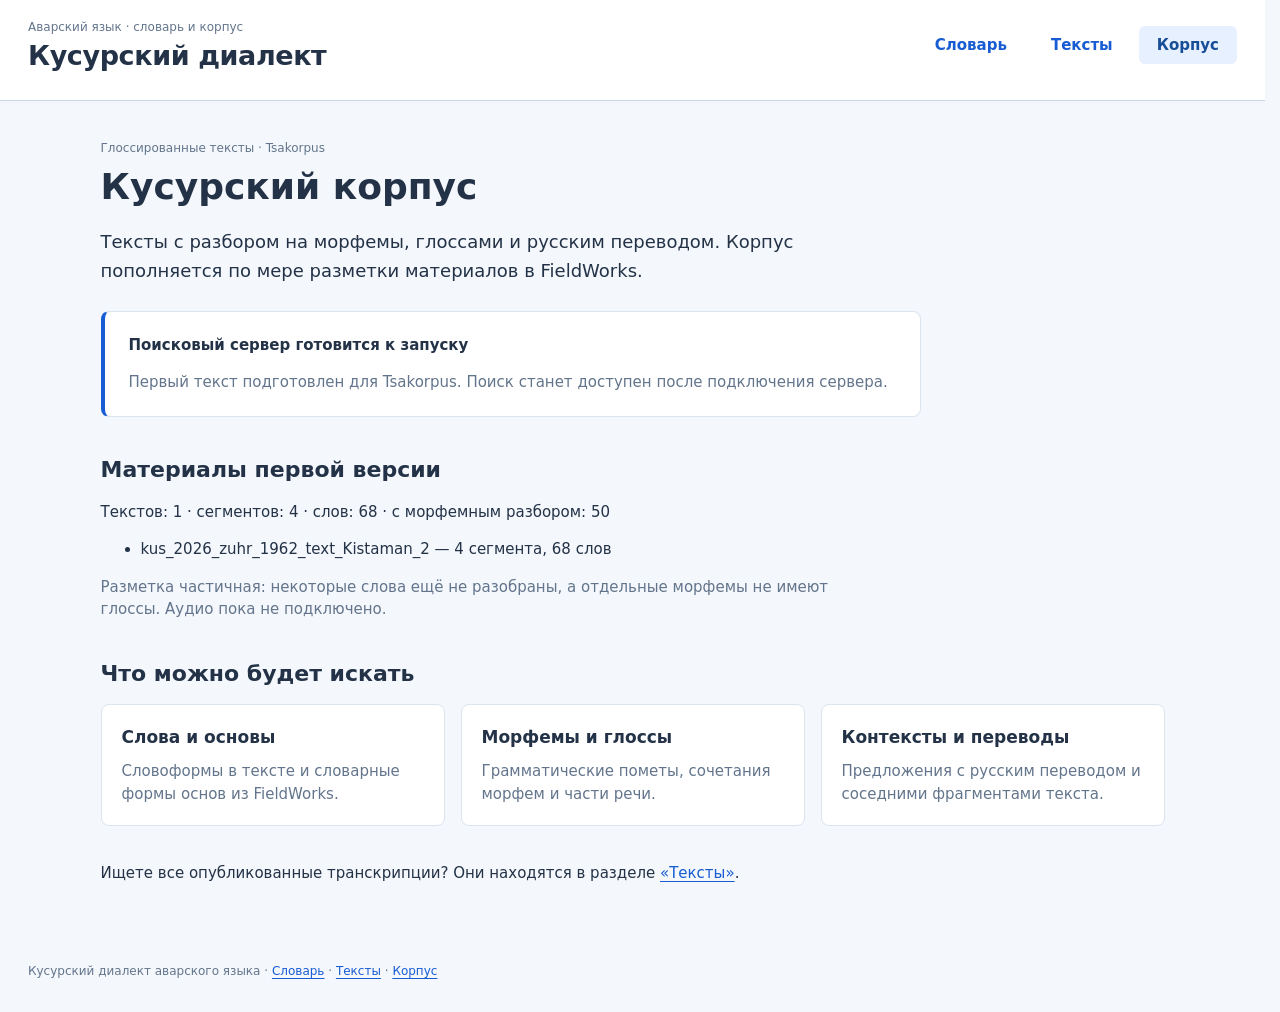
==== corpus.html @ 12bdcff2 "Add Tsakorpus deployment, FieldWorks import and corpus page" ====
<!doctype html>
<html lang="ru">
<head>
  <meta charset="utf-8"><meta name="viewport" content="width=device-width,initial-scale=1">
  <meta name="description" content="Глоссированный корпус кусурского диалекта аварского языка на платформе Tsakorpus">
  <title>Кусурский диалект · Корпус</title>
  <link rel="stylesheet" href="assets/style.css?v=20261025">
  <link rel="stylesheet" href="assets/corpus.css?v=20261025">
  <script defer src="assets/corpus.js?v=20261025"></script>
</head>
<body>
<header id="site-header"><div class="header-inner"><div class="brand-row">
  <div><p class="eyebrow">Аварский язык · словарь и корпус</p><h1>Кусурский диалект</h1></div>
  <nav aria-label="Разделы сайта"><a href="index.html">Словарь</a><a href="texts.html">Тексты</a><a href="corpus.html" aria-current="page">Корпус</a></nav>
</div></div></header>
<main class="corpus-home">
  <section class="corpus-intro">
    <p class="eyebrow">Глоссированные тексты · Tsakorpus</p>
    <h2>Кусурский корпус</h2>
    <p>Тексты с разбором на морфемы, глоссами и русским переводом. Корпус пополняется по мере разметки материалов в FieldWorks.</p>
    <div class="availability" role="status" aria-live="polite">
      <strong id="availability-title">Поисковый сервер готовится к запуску</strong>
      <p id="availability-text">Первый текст подготовлен для Tsakorpus. Поиск станет доступен после подключения сервера.</p>
      <a id="open-corpus" class="corpus-button" hidden>Открыть поиск в Tsakorpus →</a>
    </div>
    <noscript>Для отображения актуального состояния подключения включите JavaScript. <a href="texts.html">Тексты и переводы</a> доступны в отдельном разделе.</noscript>
  </section>
  <section aria-labelledby="contents-title">
    <h3 id="contents-title">Материалы первой версии</h3>
    <p id="corpus-stats">Загрузка состава корпуса…</p>
    <ul id="corpus-documents"></ul>
    <p class="corpus-muted">Разметка частичная: некоторые слова ещё не разобраны, а отдельные морфемы не имеют глоссы. Аудио пока не подключено.</p>
  </section>
  <section aria-labelledby="search-title">
    <h3 id="search-title">Что можно будет искать</h3>
    <div class="corpus-features">
      <article><h4>Слова и основы</h4><p>Словоформы в тексте и словарные формы основ из FieldWorks.</p></article>
      <article><h4>Морфемы и глоссы</h4><p>Грамматические пометы, сочетания морфем и части речи.</p></article>
      <article><h4>Контексты и переводы</h4><p>Предложения с русским переводом и соседними фрагментами текста.</p></article>
    </div>
  </section>
  <p>Ищете все опубликованные транскрипции? Они находятся в разделе <a href="texts.html">«Тексты»</a>.</p>
</main>
<footer>Кусурский диалект аварского языка · <a href="index.html">Словарь</a> · <a href="texts.html">Тексты</a> · <a href="corpus.html">Корпус</a></footer>
</body>
</html>
---- assets/style.css ----
:root{color-scheme:light;--ink:#233247;--muted:#63758c;--line:#dbe4ef;--accent:#175cd3;--paper:#fff;--soft:#f4f7fb;--header-height:251px}*{box-sizing:border-box}html{overflow-y:scroll;scrollbar-gutter:stable}body{margin:0;background:var(--soft);color:var(--ink);font:15px/1.5 "Segoe UI","Noto Sans","DejaVu Sans",Arial,sans-serif}a{color:var(--accent);text-underline-offset:3px}button,input,select{font:inherit}button,a,input,select{-webkit-tap-highlight-color:transparent}button{border:1px solid #b8cae0;background:white;color:#24548a;border-radius:6px;padding:9px 14px;cursor:pointer}button:hover{background:#edf4ff}button:disabled,select:disabled{opacity:.65;cursor:default}:focus-visible{outline:3px solid #7ba7e2;outline-offset:3px}input[type=checkbox]{accent-color:var(--accent);width:15px;height:15px;vertical-align:-2px;margin:0 4px 0 0;flex:none}#site-header{position:sticky;top:0;z-index:5;background:#fff;border-bottom:1px solid #cad8e8;box-shadow:0 2px 5px #19365405}.header-inner{max-width:1760px;margin:auto;padding:18px 28px 12px}.brand-row{display:flex;justify-content:space-between;align-items:center;gap:20px;margin-bottom:16px}h1{font-size:27px;line-height:1.2;margin:0;letter-spacing:-.4px}.eyebrow{margin:0 0 4px;color:var(--muted);font-size:12px}nav{display:flex;gap:8px;flex:none}nav a{padding:8px 18px;border-radius:6px;text-decoration:none;font-weight:600}nav a[aria-current=page]{background:#e7f0ff;color:#174e98}nav a:hover{background:#f1f5fb}.search-row{display:flex;gap:10px}input[type=search]{width:100%;min-width:0;padding:11px 14px;border:1px solid #a9c0df;border-radius:6px;background:#fff;color:var(--ink);height:46px}input[aria-invalid=true]{border-color:#b74242}.filter-row{display:flex;align-items:center;gap:10px;height:44px}.filter-title{font-size:12px;white-space:nowrap;color:var(--muted)}.field-options{display:flex;align-items:center;gap:17px;flex:1;min-width:0;overflow-x:auto;white-space:nowrap;height:40px;font-size:13px;scrollbar-width:thin;scrollbar-color:#b9cce4 transparent}.field-options label{cursor:pointer;display:inline-flex;align-items:center;gap:2px}.small{font-size:12px;padding:4px 8px;white-space:nowrap}.settings-row{display:flex;justify-content:space-between;align-items:center;gap:15px;min-height:38px}.settings{display:flex;align-items:center;gap:18px;font-size:12px;white-space:nowrap}.help-button{padding:0;width:25px;height:25px;border-radius:50%;font-weight:bold}.scope{width:280px;min-width:160px}.scope select{height:34px;width:100%;padding:4px 10px;border:1px solid #c4d3e5;background:#f8faff;color:#405978;border-radius:5px;font-size:12px}.status-row{display:flex;justify-content:space-between;gap:16px;margin-top:8px;min-height:18px;color:var(--muted);font-size:12px}.status-row a{white-space:nowrap}main{max-width:1760px;margin:0 auto;padding:0 28px}.page-intro{padding:19px 0 15px;display:flex;justify-content:space-between;align-items:baseline;gap:15px}.page-intro h2{font-size:17px;font-weight:650;margin:0}.page-intro p{margin:0;color:var(--muted);font-size:12px}.data-table{width:100%;border-collapse:separate;border-spacing:0;table-layout:fixed;background:#fff}.data-table th{position:sticky;top:var(--header-height);z-index:3;background:#eaf1fb;color:#3b5679;padding:11px 12px;font-size:12px;text-align:left;border-top:1px solid var(--line);border-bottom:1px solid #c8d8eb}.data-table td{padding:14px 12px;vertical-align:top;border-bottom:1px solid var(--line);overflow-wrap:anywhere}.data-table tbody tr:hover{background:#f7faff}.field{white-space:pre-wrap;margin:0 0 6px}.lemma{font-size:19px;font-weight:650}.latin,.translation{color:#5e7189}.label{font-size:11px;color:var(--muted);display:block}.group{margin-bottom:12px}.group:last-child,.field:last-child{margin-bottom:0}.number{font-size:11px;color:var(--muted)}.file-heading td{background:#edf3fc;padding:12px;font-weight:650;font-size:13px;border-bottom:1px solid #cddbec}.file-heading span{font-size:11px;font-weight:400;color:var(--muted);margin-left:12px}.segment-info{margin-bottom:6px;font-size:11px;color:var(--muted);font-variant-numeric:tabular-nums}.corpus-value{white-space:pre-wrap}.missing{font-size:12px;color:#788aa0;font-style:italic}.review{color:#936900;margin-left:5px;font-size:11px}.annotation-row{background:#fcfdff}.annotation-label{font-size:11px;color:#607590;margin-bottom:5px}#empty,#error,#more-wrap{text-align:center;padding:24px}#error{border:1px solid #e8b9b9;background:#fff6f6;color:#8e3030;border-radius:6px;margin:14px 0;white-space:pre-wrap}#shown{font-size:12px;color:var(--muted);margin:10px 0 0}footer{max-width:1760px;margin:0 auto;padding:22px 28px 32px;color:var(--muted);font-size:12px}.sr-only{position:absolute;width:1px;height:1px;overflow:hidden;clip:rect(0,0,0,0)}[hidden]{display:none!important}dialog{width:min(720px,calc(100% - 28px));max-height:85vh;overflow:auto;border:1px solid #c6d5e9;border-radius:12px;padding:24px;color:var(--ink);box-shadow:0 20px 70px #16345730}dialog::backdrop{background:#10243a66}.dialog-heading{display:flex;align-items:center;justify-content:space-between;gap:15px}.dialog-heading h2{font-size:20px;margin:0}.dialog-heading button{font-size:12px}dialog p{font-size:14px}dialog h3{font-size:16px;margin-top:24px}code{font:13px/1.6 "DejaVu Sans Mono",Consolas,monospace;color:#144e93;background:#f0f5fd;border-radius:3px;padding:1px 4px;overflow-wrap:anywhere}.help-table{width:100%;border-collapse:collapse;font-size:13px}.help-table th,.help-table td{padding:7px 9px;text-align:left;border-bottom:1px solid var(--line)}.help-table th{background:#eaf1fb}.help-table td:first-child{width:33%}
@media(max-width:900px){.settings-row{gap:10px}.settings{gap:10px;font-size:11px}.scope{width:210px}.header-inner,main{padding-left:18px;padding-right:18px}nav a{padding:8px 14px}}
@media(max-width:700px){.header-inner{padding:12px 12px 8px}.brand-row{gap:10px;margin-bottom:12px}h1{font-size:21px}.eyebrow{font-size:10px}nav{gap:3px}nav a{font-size:13px;padding:7px 10px}.search-row{gap:6px}input[type=search]{font-size:13px;height:42px;padding:10px}.search-row button{font-size:13px;padding:8px 10px}.filter-row{gap:7px}.filter-title{font-size:11px}.field-options{font-size:12px;gap:12px}.small{padding:4px 6px;font-size:11px}.settings-row{display:grid;grid-template-columns:1fr;gap:6px}.settings{justify-content:space-between;font-size:11px;gap:6px;height:26px}.scope{width:100%}.scope select{height:30px}.status-row{font-size:11px;min-height:18px}.status-row #status{white-space:nowrap;overflow:hidden;text-overflow:ellipsis}main{padding:0 12px}.page-intro{display:block;padding:14px 0 12px}.page-intro h2{font-size:16px}.page-intro p{margin-top:4px}.data-table,.data-table tbody,.data-table tr,.data-table td{display:block;width:100%}.data-table thead,.data-table colgroup{display:none}.data-table tr{padding:12px;border-bottom:1px solid #c9d8eb}.data-table td{padding:5px 0;border:0}.data-table td:empty{display:none}.data-table td:not([colspan])::before{content:attr(data-label);display:block;color:#647d9e;font-size:11px;margin-bottom:5px}.dictionary-table td:first-child::before{display:none}.file-heading{background:#edf3fc}.file-heading td{padding:0;font-size:12px}.file-heading span{display:block;margin:5px 0 0}.lemma{font-size:20px}.corpus-value{font-size:15px}.segment-info{font-size:10px}footer{padding:20px 12px}dialog{padding:17px}.dialog-heading h2{font-size:18px}}
@media(max-width:390px){.brand-row{flex-direction:column;align-items:flex-start;gap:10px}nav{align-self:stretch}nav a{flex:1;text-align:center}.settings{font-size:10px;gap:4px}.settings input{width:13px;height:13px}.help-button{width:22px;height:22px}}
@media print{#site-header{position:static}.search-row,.filter-row,.settings-row,.status-row,#more-wrap,nav{display:none}.data-table th{position:static}body{background:white}main{max-width:none;padding:0}footer{display:none}}
@media(max-width:700px){.brand-row{flex-wrap:wrap}nav{flex-wrap:wrap}}
---- assets/corpus.css ----
.corpus-home{max-width:1120px;padding-top:38px;padding-bottom:40px}.corpus-home section{margin-bottom:36px}.corpus-intro{max-width:820px}.corpus-intro h2{font-size:36px;line-height:1.2;margin:8px 0 18px}.corpus-intro>p:not(.eyebrow){font-size:18px;line-height:1.65}.availability{margin-top:25px;padding:22px 24px;border:1px solid var(--line);border-left:4px solid var(--accent);border-radius:8px;background:#fff}.availability p{margin-bottom:0;color:var(--muted)}.corpus-button{display:inline-block;margin-top:18px;padding:12px 18px;border-radius:6px;background:var(--accent);color:white;text-decoration:none;font-weight:600}.corpus-home h3{font-size:22px;margin-bottom:14px}.corpus-home li{margin:10px 0;overflow-wrap:anywhere}.corpus-muted{color:var(--muted);max-width:760px}.corpus-features{display:grid;grid-template-columns:repeat(3,1fr);gap:16px}.corpus-features article{padding:20px;background:white;border:1px solid var(--line);border-radius:8px}.corpus-features h4{margin:0 0 10px;font-size:17px}.corpus-features p{margin:0;color:var(--muted)}@media(max-width:700px){.corpus-home{padding-top:24px}.corpus-intro h2{font-size:29px}.corpus-intro>p:not(.eyebrow){font-size:16px}.corpus-features{grid-template-columns:1fr}.availability{padding:18px}.brand-row{flex-wrap:wrap}nav{flex-wrap:wrap}}
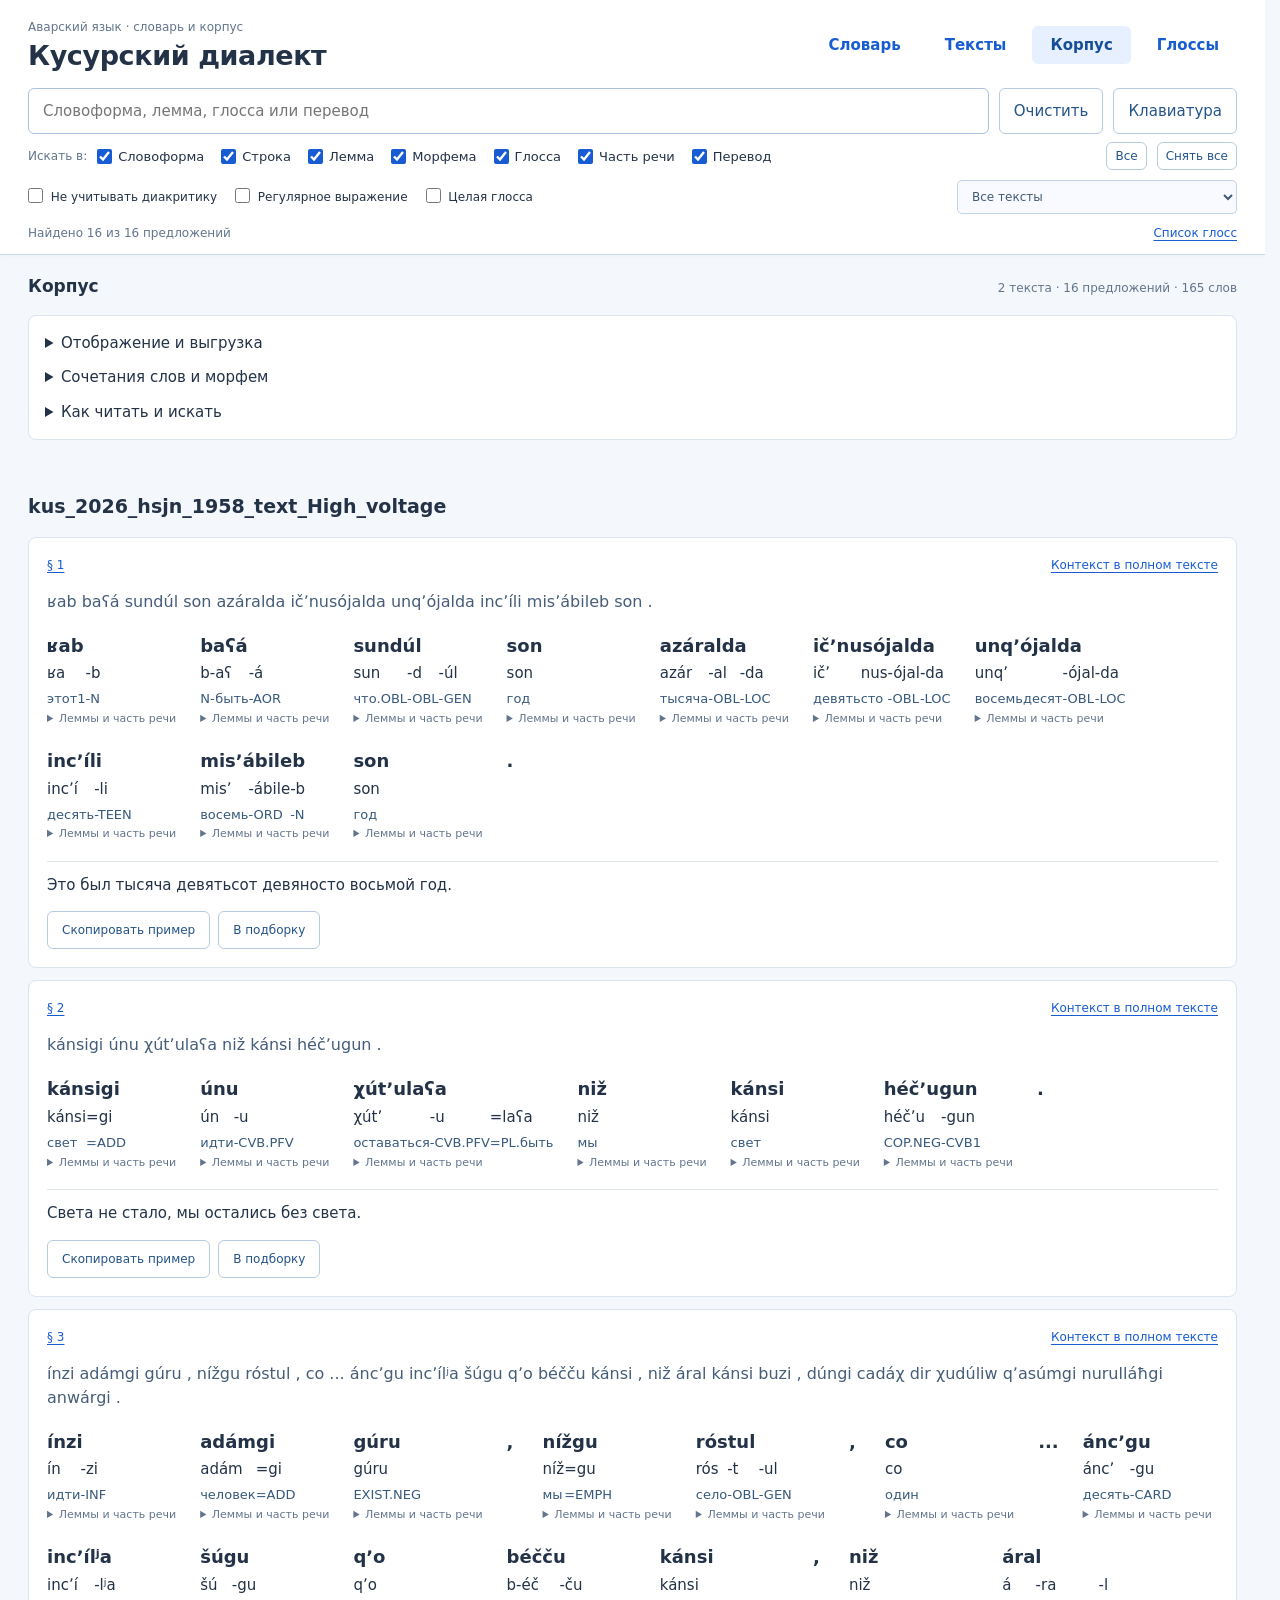
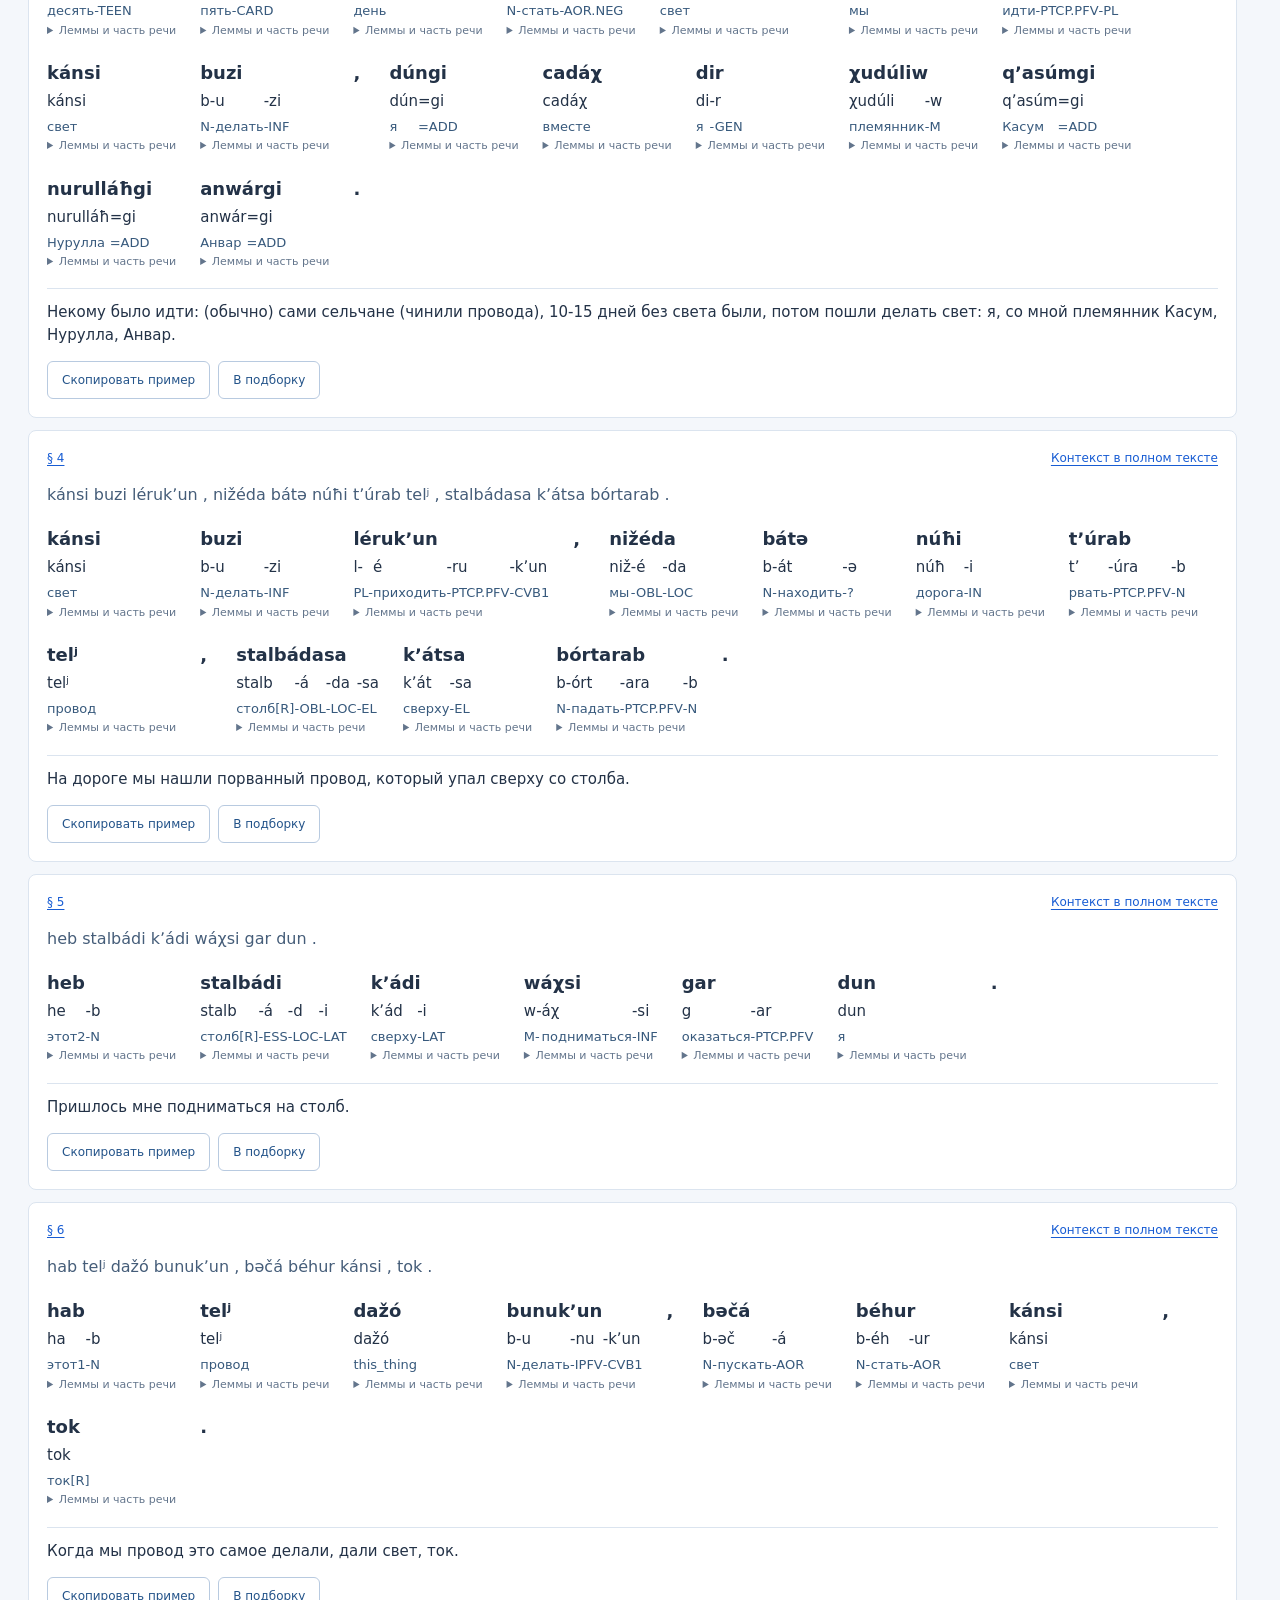
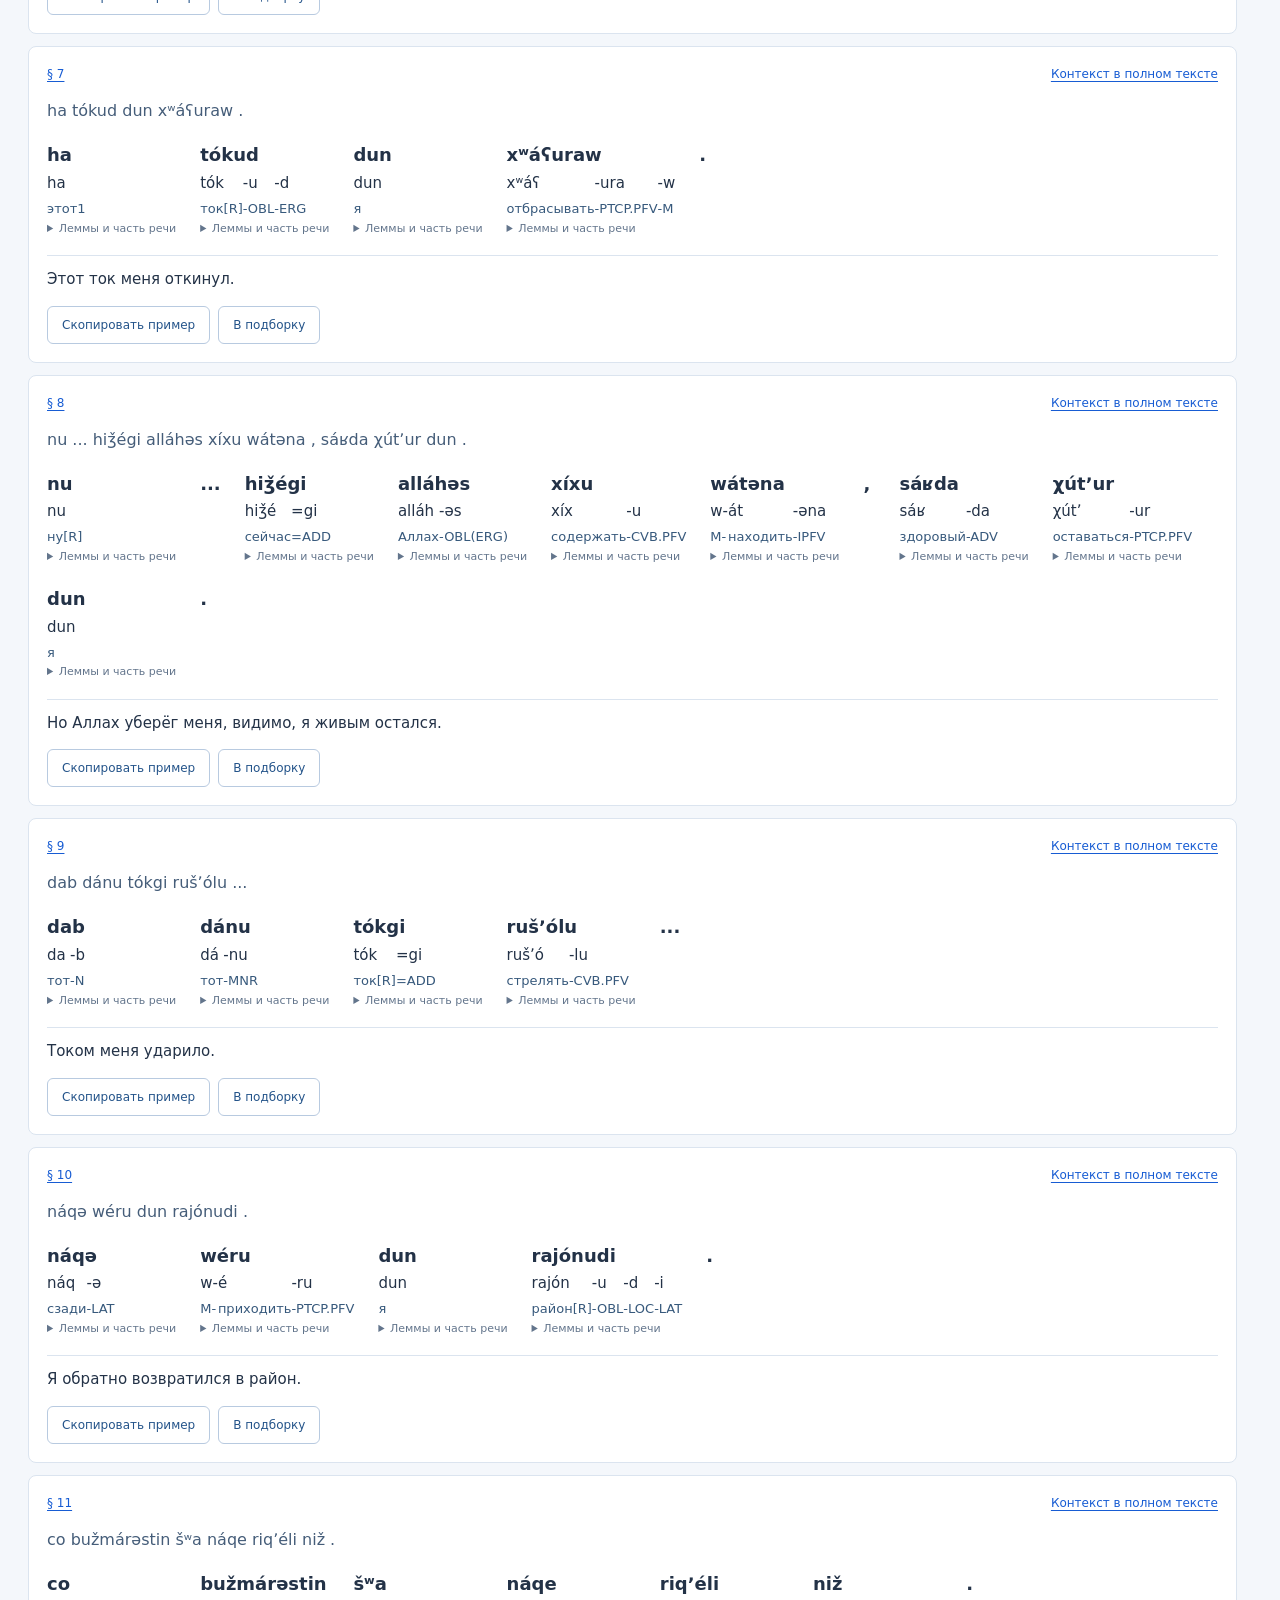
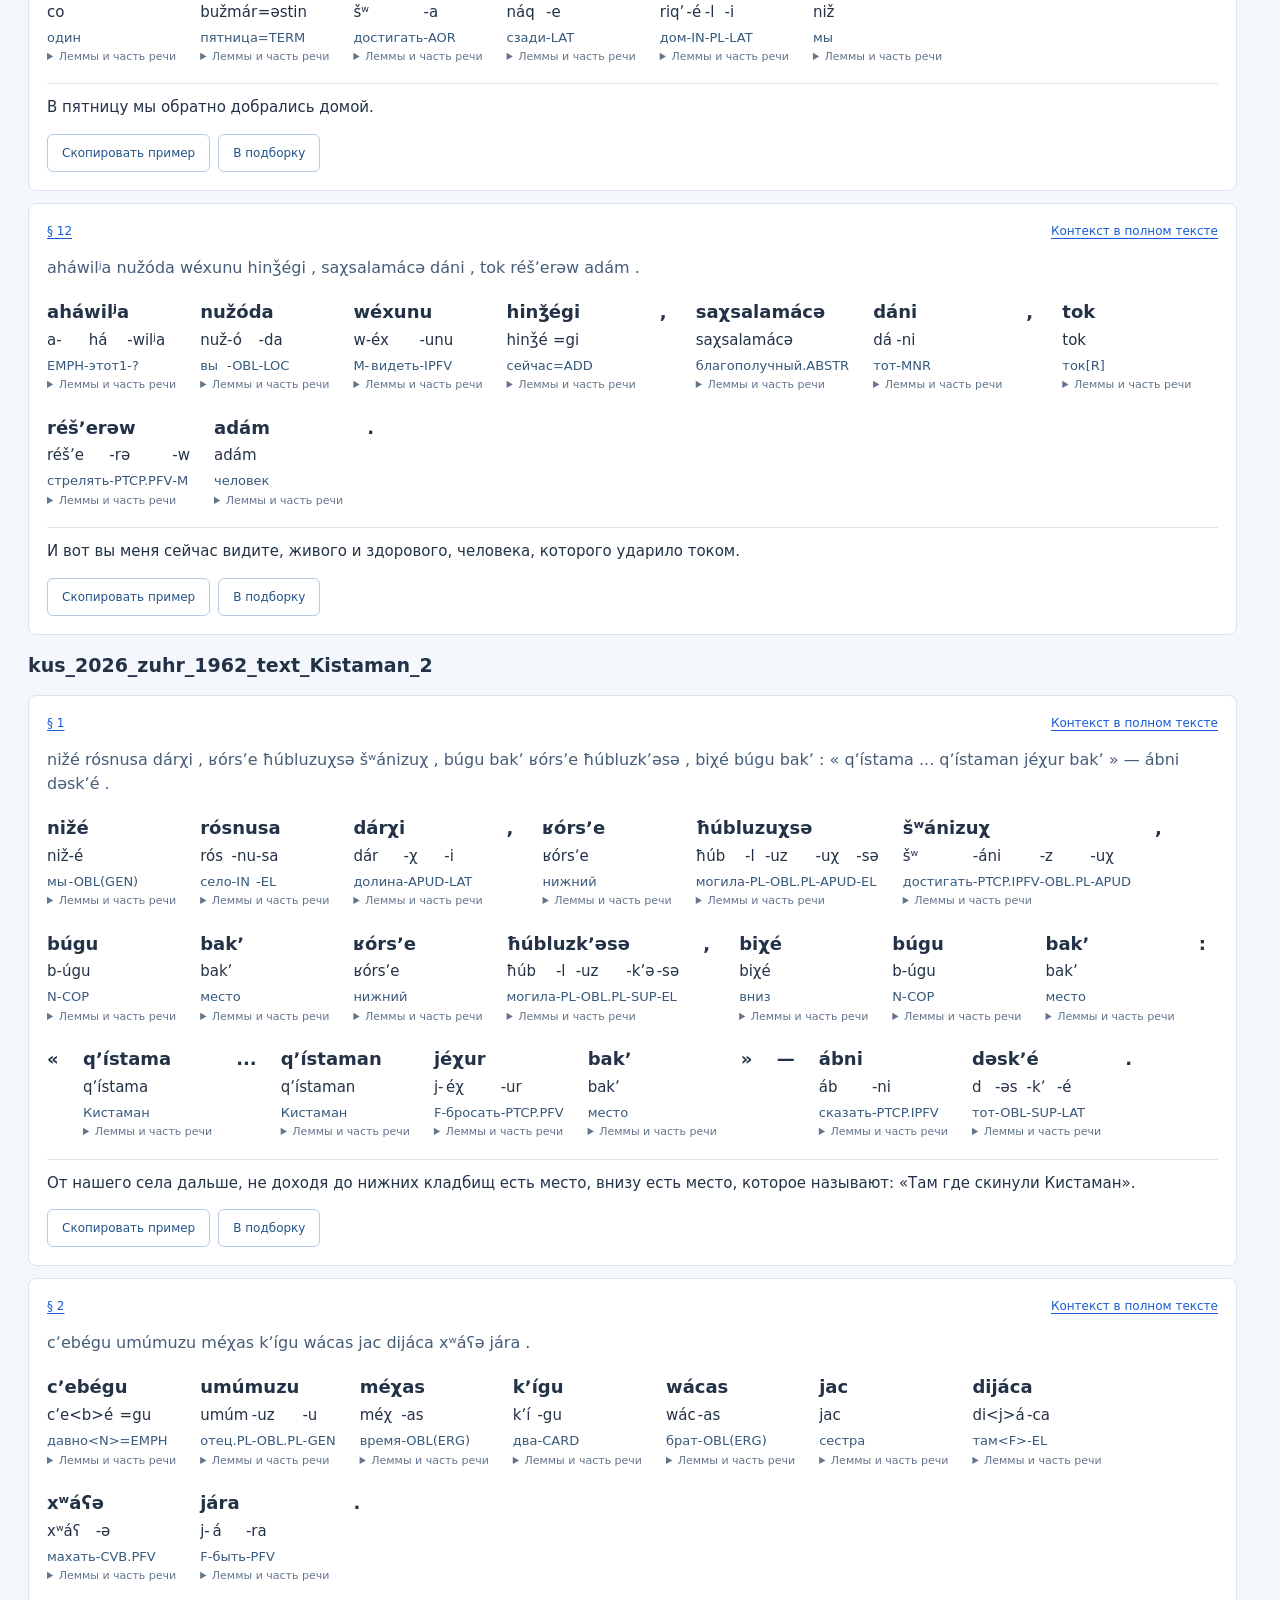
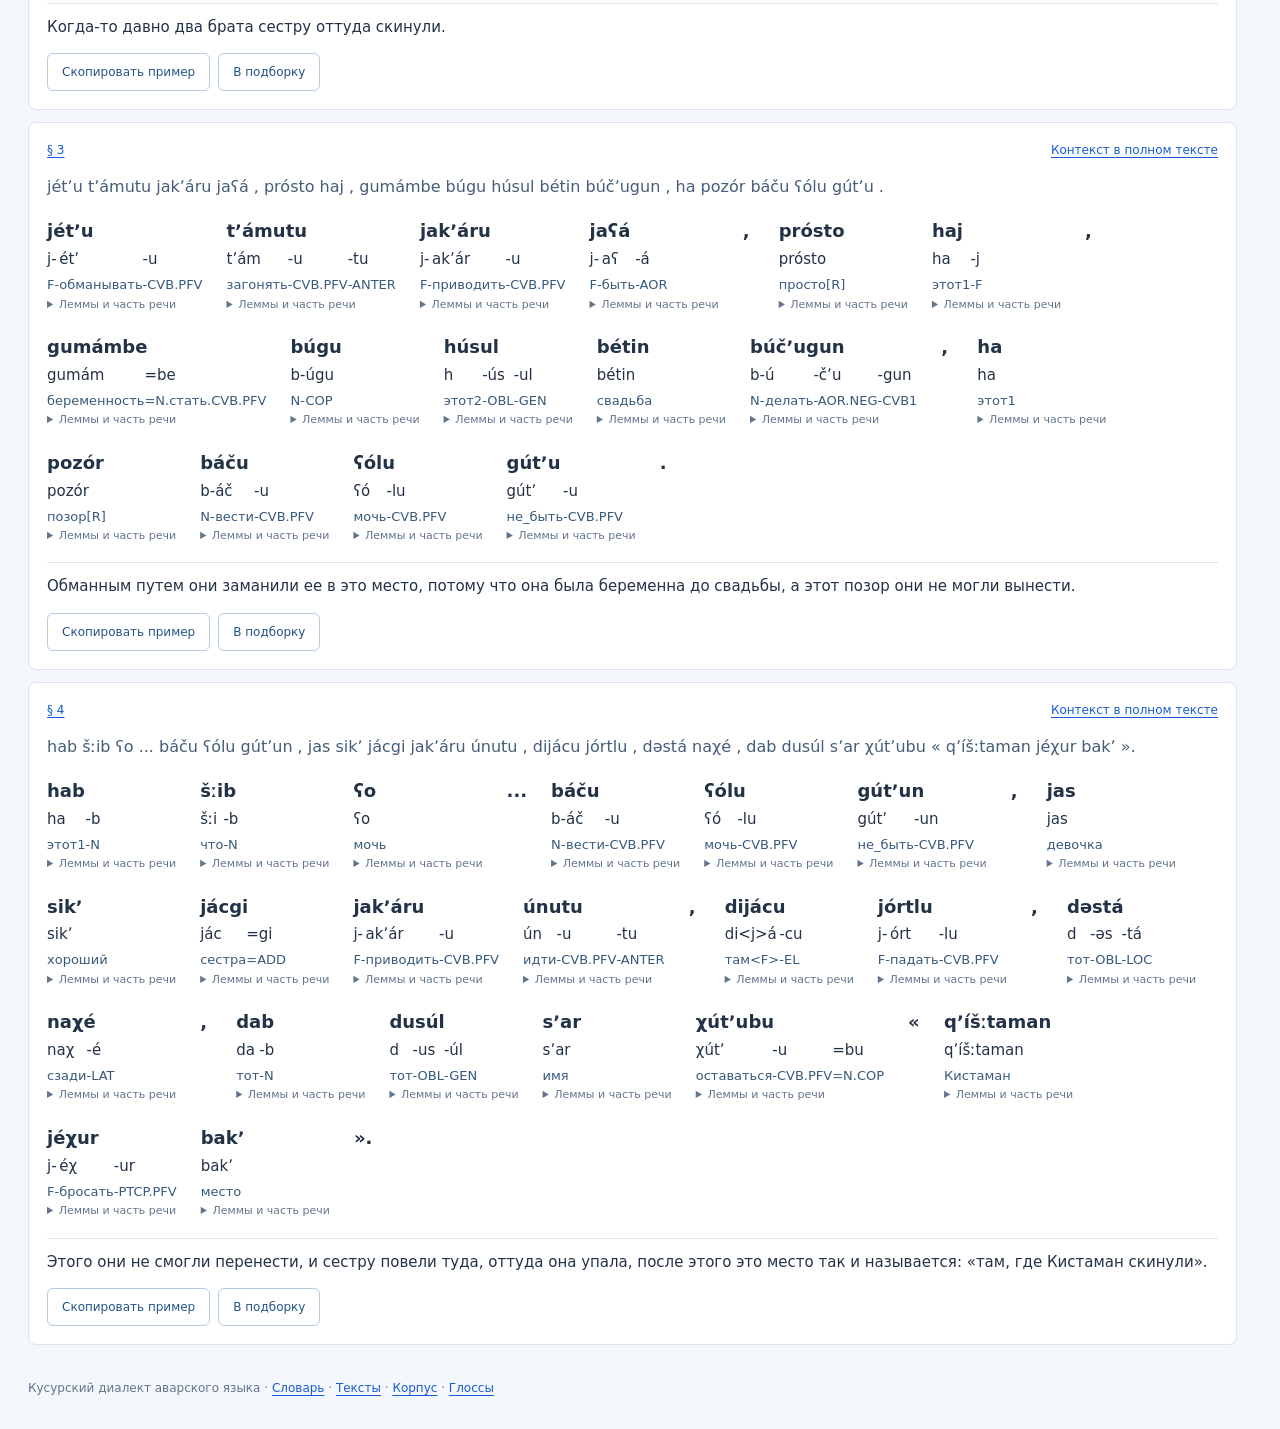
==== commit 88f27c45: "Add static Kusur corpus with interlinear search and dictionary links" ====
--- a/corpus.html
+++ b/corpus.html
@@ -1,46 +1,27 @@
 <!doctype html>
-<html lang="ru">
-<head>
-  <meta charset="utf-8"><meta name="viewport" content="width=device-width,initial-scale=1">
-  <meta name="description" content="Глоссированный корпус кусурского диалекта аварского языка на платформе Tsakorpus">
-  <title>Кусурский диалект · Корпус</title>
-  <link rel="stylesheet" href="assets/style.css?v=20261025">
-  <link rel="stylesheet" href="assets/corpus.css?v=20261025">
-  <script defer src="assets/corpus.js?v=20261025"></script>
-</head>
-<body>
-<header id="site-header"><div class="header-inner"><div class="brand-row">
-  <div><p class="eyebrow">Аварский язык · словарь и корпус</p><h1>Кусурский диалект</h1></div>
-  <nav aria-label="Разделы сайта"><a href="index.html">Словарь</a><a href="texts.html">Тексты</a><a href="corpus.html" aria-current="page">Корпус</a></nav>
-</div></div></header>
-<main class="corpus-home">
-  <section class="corpus-intro">
-    <p class="eyebrow">Глоссированные тексты · Tsakorpus</p>
-    <h2>Кусурский корпус</h2>
-    <p>Тексты с разбором на морфемы, глоссами и русским переводом. Корпус пополняется по мере разметки материалов в FieldWorks.</p>
-    <div class="availability" role="status" aria-live="polite">
-      <strong id="availability-title">Поисковый сервер готовится к запуску</strong>
-      <p id="availability-text">Первый текст подготовлен для Tsakorpus. Поиск станет доступен после подключения сервера.</p>
-      <a id="open-corpus" class="corpus-button" hidden>Открыть поиск в Tsakorpus →</a>
-    </div>
-    <noscript>Для отображения актуального состояния подключения включите JavaScript. <a href="texts.html">Тексты и переводы</a> доступны в отдельном разделе.</noscript>
-  </section>
-  <section aria-labelledby="contents-title">
-    <h3 id="contents-title">Материалы первой версии</h3>
-    <p id="corpus-stats">Загрузка состава корпуса…</p>
-    <ul id="corpus-documents"></ul>
-    <p class="corpus-muted">Разметка частичная: некоторые слова ещё не разобраны, а отдельные морфемы не имеют глоссы. Аудио пока не подключено.</p>
-  </section>
-  <section aria-labelledby="search-title">
-    <h3 id="search-title">Что можно будет искать</h3>
-    <div class="corpus-features">
-      <article><h4>Слова и основы</h4><p>Словоформы в тексте и словарные формы основ из FieldWorks.</p></article>
-      <article><h4>Морфемы и глоссы</h4><p>Грамматические пометы, сочетания морфем и части речи.</p></article>
-      <article><h4>Контексты и переводы</h4><p>Предложения с русским переводом и соседними фрагментами текста.</p></article>
-    </div>
-  </section>
-  <p>Ищете все опубликованные транскрипции? Они находятся в разделе <a href="texts.html">«Тексты»</a>.</p>
-</main>
-<footer>Кусурский диалект аварского языка · <a href="index.html">Словарь</a> · <a href="texts.html">Тексты</a> · <a href="corpus.html">Корпус</a></footer>
-</body>
-</html>
+<html lang="ru"><head><meta charset="utf-8"><meta name="viewport" content="width=device-width,initial-scale=1">
+<meta name="description" content="Глоссированный корпус кусурского диалекта аварского языка"><title>Кусурский диалект · Корпус</title>
+<link rel="stylesheet" href="assets/style.css"><link rel="stylesheet" href="assets/static-corpus.css">
+<script defer src="assets/site-ui.js"></script><script defer src="assets/corpus-render.js"></script><script defer src="assets/static-corpus.js"></script></head>
+<body><header id="site-header"><div class="header-inner"><div id="brand"></div>
+<div class="search-row"><label class="sr-only" for="query">Поиск в корпусе</label><input id="query" type="search" placeholder="Словоформа, лемма, глосса или перевод" spellcheck="false"><button id="clear" type="button">Очистить</button></div>
+<div class="filter-row"><span class="filter-title">Искать в:</span><div id="fields" class="field-options" role="group" aria-label="Поля поиска"></div><button class="small" id="all">Все</button><button class="small" id="none">Снять все</button></div>
+<div class="settings-row"><div class="settings"><label><input type="checkbox" id="marks"> Не учитывать диакритику</label><label><input type="checkbox" id="regex"> Регулярное выражение</label><label><input type="checkbox" id="exact"> Целая глосса</label></div><label class="scope"><span class="sr-only">Фильтр по тексту</span><select id="scope"><option value="">Все тексты</option></select></label></div>
+<div class="status-row"><output id="status" aria-live="polite">Загрузка…</output><a href="glossary.html">Список глосс</a></div></div></header>
+<main><noscript>Для корпуса и поиска включите JavaScript.</noscript><div class="page-intro"><h2>Корпус</h2><p id="data-summary"></p></div>
+<div id="error" role="alert" hidden></div><p id="entry-filter" hidden></p>
+<div class="panel"><details><summary>Отображение и выгрузка</summary>
+<label><input id="formsOn" type="checkbox" checked>Морфемы</label><label><input id="glossOn" type="checkbox" checked>Глоссы</label><label><input id="transOn" type="checkbox" checked>Перевод</label><label><input id="sentenceOn" type="checkbox" checked>Строка предложения</label>
+<label>Вид <select id="mode"><option value="interlinear">Интерлинеар</option><option value="kwic">KWIC</option></select></label>
+<label><input type="checkbox" id="savedOnly">Только подборка</label><button id="share">Скопировать ссылку на запрос</button><button id="download">Скачать выдачу TSV</button>
+<p class="corpus-notice">Подборка хранится только в этом браузере. Ссылка на запрос не переносит её на другое устройство.</p></details>
+<details><summary>Сочетания слов и морфем</summary>
+<p>Условия первого слова выполняются совместно в одном варианте разбора. Расстояние — число слов между совпадениями; пунктуация не учитывается.</p>
+<div class="advanced-grid"><label>Словоформа<input id="aw"></label><label>Лемма<input id="al"></label><label>Часть речи<input id="ap"></label><label>Форма морфемы<input id="af"></label><label>Глоссы по порядку<input id="ag" placeholder="N * AOR"></label><label>Второе слово или лемма<input id="second"></label><label>В переводе также есть<input id="translation"></label></div>
+<small>Глоссы разделяйте пробелами; * пропускает любое число морфем. В условиях | разделяет варианты, ! исключает значение. Условия здесь — целые значения, без регулярных выражений.</small>
+<label>Расстояние от<input id="lo" type="number" min="0" max="10000" value="0"></label><label>до<input id="hi" type="number" min="0" max="10000" value="0"></label>
+<label>Порядок<select id="order"><option value="forward">Второе следует за первым</option><option value="any">Любой порядок</option></select></label><label>Второе слово<select id="role"><option value="required">Обязательно</option><option value="optional">Факультативно</option><option value="exclude">Исключить</option></select></label></details>
+<details><summary>Как читать и искать</summary><p>Под словоформой показаны морфемы и выровненные глоссы. ? означает пропуск в экспорте. Дефисы и знаки = сохраняются из исходной формы; отсутствующие границы не восстанавливаются. Разборы показаны отдельными вариантами. Раскройте «Леммы и часть речи», чтобы перейти к словарной статье.</p>
+<p>Обычный поиск использует правила словаря: игнорирует регистр и ударение, для форм — дефисы, скобки и апострофы, 1 = Ӏ = ӏ; в переводе ё = е. Игнорирование диакритики сохраняет различие й / и. В режиме регулярных выражений вводите шаблон без /…/: ^ — начало, $ — конец, | — альтернативы. Для кириллицы используйте границы через \p{L}, а не \b. Нулевая длина совпадения находит пример без цветного фрагмента. «Целая глосса» ищет всё обозначение одной морфемы без крайних - и =.</p>
+<p>По умолчанию видны все тексты. «Контекст» открывает полный текст без условий поиска. Публикуются формы, разборы и свободный перевод; рабочие заметки из XML остаются в локальных исходниках.</p></details></div>
+<p id="toast" class="toast" role="status"></p><section id="list" aria-label="Примеры корпуса"></section><button id="more" hidden>Показать ещё</button></main><footer></footer></body></html>
--- a/assets/static-corpus.css
+++ b/assets/static-corpus.css
@@ -0,0 +1,4 @@
+/* Shared Kusur palette and type come from style.css. */
+.brand-row{flex-wrap:wrap}nav{flex-wrap:wrap}.settings{flex-wrap:wrap;white-space:normal}.settings-row{height:auto}.letter-panel{padding:10px 0;max-height:140px;overflow:auto}.letter-panel button{padding:5px 10px;margin:3px}.panel{background:var(--paper);border:1px solid var(--line);border-radius:8px;padding:16px;margin:0 0 18px}.panel details+details{margin-top:12px}summary{cursor:pointer}.panel label{display:inline-flex;align-items:center;gap:5px;margin:7px 12px 7px 0}.panel input:not([type=checkbox]),.panel select{max-width:100%;min-width:0;border:1px solid #b8cae0;border-radius:5px;padding:7px;background:white;color:var(--ink)}.panel input[type=number]{width:75px}.advanced-grid{display:grid;grid-template-columns:repeat(auto-fit,minmax(200px,1fr));gap:8px}.advanced-grid label{display:flex;flex-direction:column;align-items:stretch}.panel small{display:block;color:var(--muted)}.results-title{font-size:19px;overflow-wrap:anywhere}.corpus-example{background:white;border:1px solid var(--line);border-radius:8px;margin:12px 0;padding:18px;scroll-margin-top:calc(var(--header-height) + 12px);overflow-wrap:anywhere}.sentence-heading{display:flex;flex-wrap:wrap;justify-content:space-between;gap:10px;font-size:12px;color:var(--muted)}.sentence-line{font-size:16px;color:#455d79}.interlinear{display:flex;flex-wrap:wrap;align-items:flex-start;gap:20px 24px;margin:18px 0}.corpus-word{display:inline-flex;flex-direction:column;max-width:100%;min-width:12px}.corpus-word .surface{font-size:18px;line-height:1.6}.corpus-word .parts{display:flex;align-items:flex-start}.morpheme{display:inline-grid;grid-template-rows:auto auto;min-width:0}.morph-form,.morph-gloss{white-space:pre-wrap;line-height:1.8;overflow-wrap:anywhere}.morph-gloss{color:#37597c;font-size:13px}.morph-gloss a{color:inherit;text-decoration:none}.morph-gloss a:hover{text-decoration:underline}.analysis-variant+.analysis-variant{border-top:1px dashed var(--line);margin-top:8px;padding-top:6px}.variant-label{font-size:10px;color:var(--muted)}.word-details{font-size:12px;color:var(--muted);max-width:300px}.word-details summary{font-size:11px}.word-details p{margin:5px 0}.translation-line{border-top:1px solid var(--line);padding-top:12px;white-space:pre-wrap}.example-actions{display:flex;gap:8px;flex-wrap:wrap;margin-top:12px}.example-actions button,.example-actions a{font-size:12px}.example-actions a{padding:8px}.corpus-example mark{background:#ffeb9c;color:#233247;border-radius:2px}.hide-morphs .morph-form{display:none}.hide-glosses .morph-gloss{display:none}.hide-translation .translation-line{display:none}.hide-sentence .sentence-line{display:none}.kwic-line{display:grid;grid-template-columns:1fr auto 1fr;gap:12px;margin:12px 0}.kwic-line span:first-child{text-align:right}.corpus-notice{font-size:13px;color:var(--muted)}.long-example{margin-top:15px}.dictionary-examples td{background:#f5f8fc}.dictionary-examples .corpus-example{margin:8px 0}.dictionary-examples td::before{display:none!important}.dict-example-button{font-size:12px;padding:5px 8px;margin-top:6px}.glossary-table td{padding:12px}.toast{font-size:13px;color:#37597c;min-height:1.4em}#list:empty{padding:16px 0}#list:empty::after{content:'Нет подходящих примеров.'}body.embed #site-header,body.embed footer,body.embed .panel,body.embed .page-intro{display:none}body.embed main{padding:0}body.embed .corpus-example{scroll-margin-top:10px}
+@media(max-width:700px){.brand-row{align-items:flex-start}nav{width:100%;gap:3px}nav a{padding:6px 8px;font-size:12px}.search-row{flex-wrap:wrap}.search-row input{flex:1;min-width:160px}.settings{height:auto;justify-content:flex-start;gap:8px}.settings-row{display:flex;flex-wrap:wrap}.scope{width:100%}.panel{padding:12px}.corpus-example{padding:12px}.interlinear{gap:16px}.advanced-grid{grid-template-columns:1fr}.kwic-line{gap:5px;grid-template-columns:1fr auto 1fr}.kwic-line mark{max-width:110px}.header-inner{max-height:60vh;overflow:auto}.dictionary-examples tr,.dictionary-examples td{width:100%}}
+@media print{.panel,.example-actions,.word-details,.letter-panel,#more{display:none}.corpus-example{break-inside:avoid;border:none}details.long-example:not([open])>*{display:block}}
